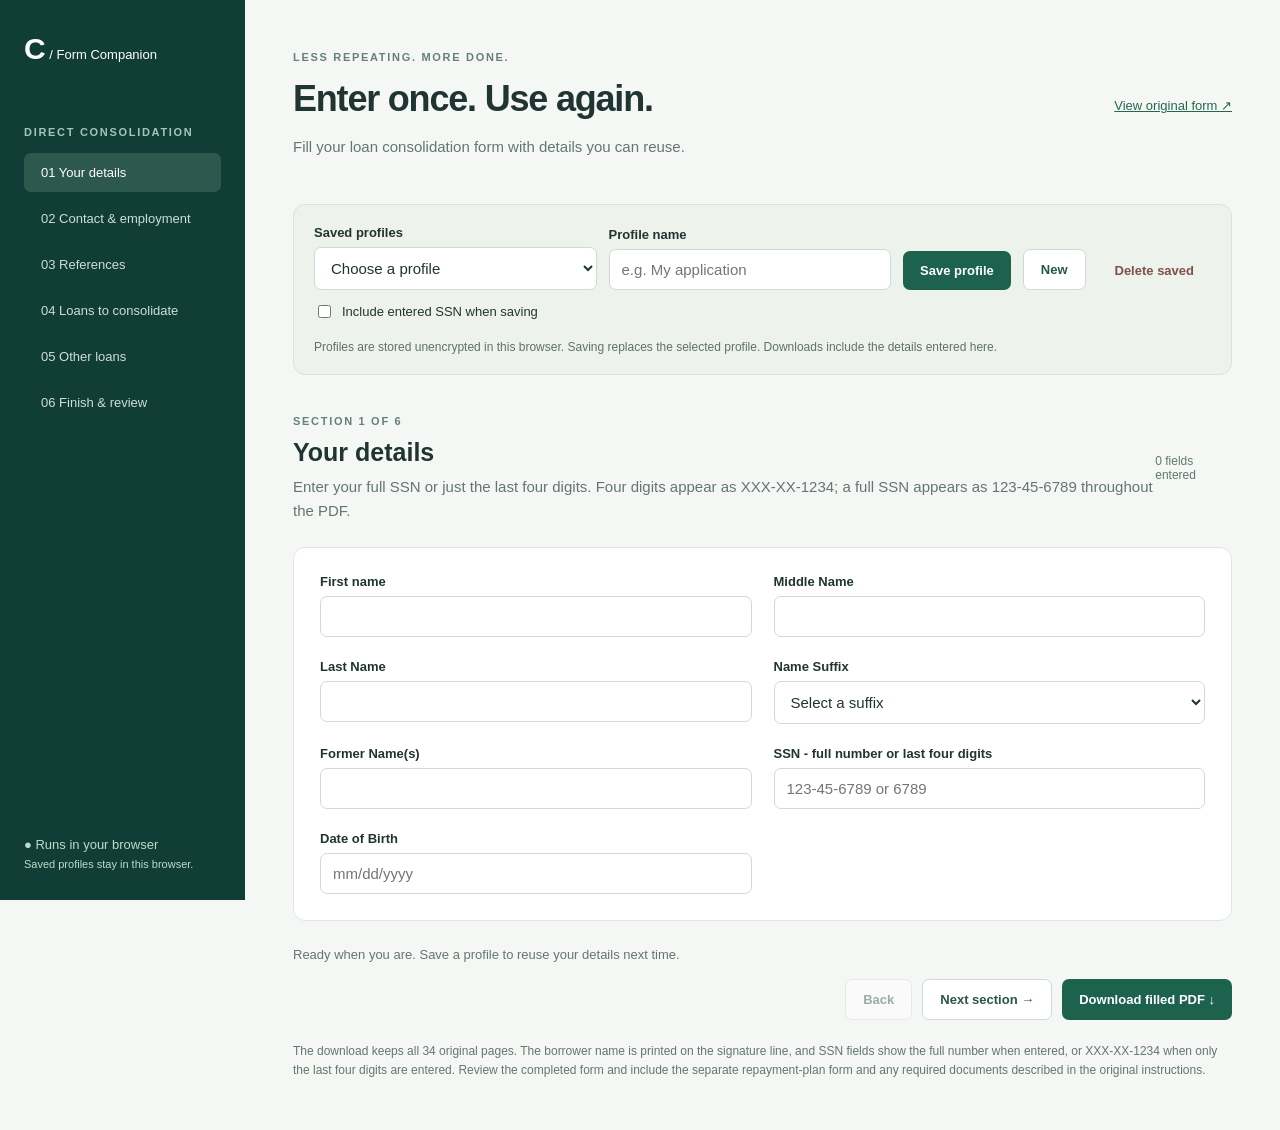
==== docs/index.html @ badbafb6 "Add browser PDF generation and GitHub Pages site" ====
<!doctype html>
<html lang="en"><head><meta charset="utf-8"><meta name="viewport" content="width=device-width, initial-scale=1"><title>Consolidation · Form Companion</title><link rel="stylesheet" href="./style.css"></head>
<body><aside><div class="brand">C<span> / Form Companion</span></div><p class="eyebrow">DIRECT CONSOLIDATION</p><nav id="nav"></nav><div class="local">● Runs in your browser<br><small>Saved profiles stay in this browser.</small></div></aside>
<main><header><div><p class="eyebrow">LESS REPEATING. MORE DONE.</p><h1>Enter once. Use again.</h1><p>Fill your loan consolidation form with details you can reuse.</p></div><a href="./Consolidation-en-us.pdf" target="_blank" rel="noopener">View original form ↗</a></header>
<section class="profile"><div><label for="profiles">Saved profiles</label><select id="profiles"><option value="">Choose a profile</option></select></div><div><label for="profileName">Profile name</label><input id="profileName" placeholder="e.g. My application"></div><button id="save">Save profile</button><button id="new" class="secondary">New</button><button id="delete" class="quiet">Delete saved</button><label class="check"><input type="checkbox" id="saveSSN"> Include entered SSN when saving</label><small>Profiles are stored unencrypted in this browser. Saving replaces the selected profile. Downloads include the details entered here.</small></section>
<div class="section-heading"><div><p class="eyebrow" id="step"></p><h2 id="title"></h2><p id="description"></p></div><span id="progress"></span></div><form id="form" autocomplete="off"></form>
<footer><p id="status" role="status" aria-live="polite">Ready when you are. Save a profile to reuse your details next time.</p><div><button id="back" class="secondary">Back</button><button id="next" class="secondary">Next section →</button><button id="download">Download filled PDF ↓</button></div></footer><p class="note">The download keeps all 34 original pages. The borrower name is printed on the signature line, and SSN fields show the full number when entered, or XXX-XX-1234 when only the last four digits are entered. Review the completed form and include the separate repayment-plan form and any required documents described in the original instructions.</p></main><script src="./vendor/pdf-lib.min.js"></script><script src="./pdf-browser.js"></script><script src="./app.js"></script></body></html>
---- docs/style.css ----
:root{font-family:Segoe UI,Arial,sans-serif;color:#203532;background:#f5f7f5;font-size:15px}*{box-sizing:border-box}body{margin:0}aside{position:fixed;inset:0 auto 0 0;width:245px;background:#103e37;color:#fff;padding:32px 24px}.brand{font-size:30px;font-weight:700;margin-bottom:58px}.brand span{font-size:13px;font-weight:400}.eyebrow{font-size:11px;letter-spacing:1.7px;font-weight:700;color:#638079}aside .eyebrow{color:#a3c6b9}nav button{display:block;text-align:left;width:100%;margin:7px 0;background:transparent;color:#cfddd8;font-weight:400}nav button.active{background:#2c584e;color:white}.local{position:absolute;bottom:30px;font-size:13px;color:#bcdbcb}.local small{display:block;margin-top:6px;font-size:11px}main{margin-left:245px;max-width:1400px;padding:38px 48px}header{display:flex;justify-content:space-between;align-items:center;gap:20px;margin-bottom:30px}h1{font-size:36px;letter-spacing:-1.2px;margin:8px 0}h2{font-size:25px;margin:8px 0}p{line-height:1.6;color:#637671}a{color:#246750;font-size:13px;white-space:nowrap}.profile{display:flex;gap:12px;align-items:end;flex-wrap:wrap;border:1px solid #d9e3dd;background:#edf2ed;border-radius:12px;padding:20px}.profile>div{flex:1;min-width:170px}.profile small{width:100%;color:#60716b;font-size:12px}.check{display:flex;align-items:center;gap:8px;width:100%;font-weight:400}.check input{width:auto}label{display:block;font-size:13px;font-weight:600;margin-bottom:7px}input,select,textarea{width:100%;font:inherit;padding:11px 12px;border:1px solid #cedbd3;border-radius:7px;color:#203532;background:white}input:focus,select:focus,textarea:focus{outline:2px solid #65a58c;outline-offset:1px}textarea{resize:vertical;min-height:86px}button{cursor:pointer;border:0;border-radius:7px;padding:12px 17px;font:600 13px Segoe UI,Arial;background:#1d624c;color:#fff}button:disabled{opacity:.45;cursor:default}.secondary{background:white;color:#285742;border:1px solid #cedbd3}.quiet{background:transparent;color:#7e5148}.section-heading{display:flex;align-items:center;justify-content:space-between;margin:32px 0 18px}.section-heading p{margin:6px 0}#progress{font-size:12px;color:#607970}form{background:#fff;padding:26px;border:1px solid #dee7e1;border-radius:12px;display:grid;grid-template-columns:1fr 1fr;gap:22px}.wide{grid-column:1/-1}.row-heading{grid-column:1/-1;margin:8px 0 0;padding-top:16px;border-top:1px solid #e1e8e3}footer{margin-top:24px}footer>div{display:flex;justify-content:flex-end;gap:10px}#status{font-size:13px}.note{font-size:12px;margin-top:22px}.error{color:#a32929!important}@media(max-width:950px){aside{position:static;width:auto;padding:18px}.brand{margin:0}aside .eyebrow,.local{display:none}nav{display:flex;flex-wrap:wrap}nav button{width:auto;margin:2px}main{margin:0;padding:24px}header{align-items:start}h1{font-size:29px}}@media(max-width:600px){form{grid-template-columns:1fr;padding:18px}header{display:block}footer>div{flex-wrap:wrap}.section-heading{display:block}}
input[readonly]{background:#edf2ed;color:#60716b}
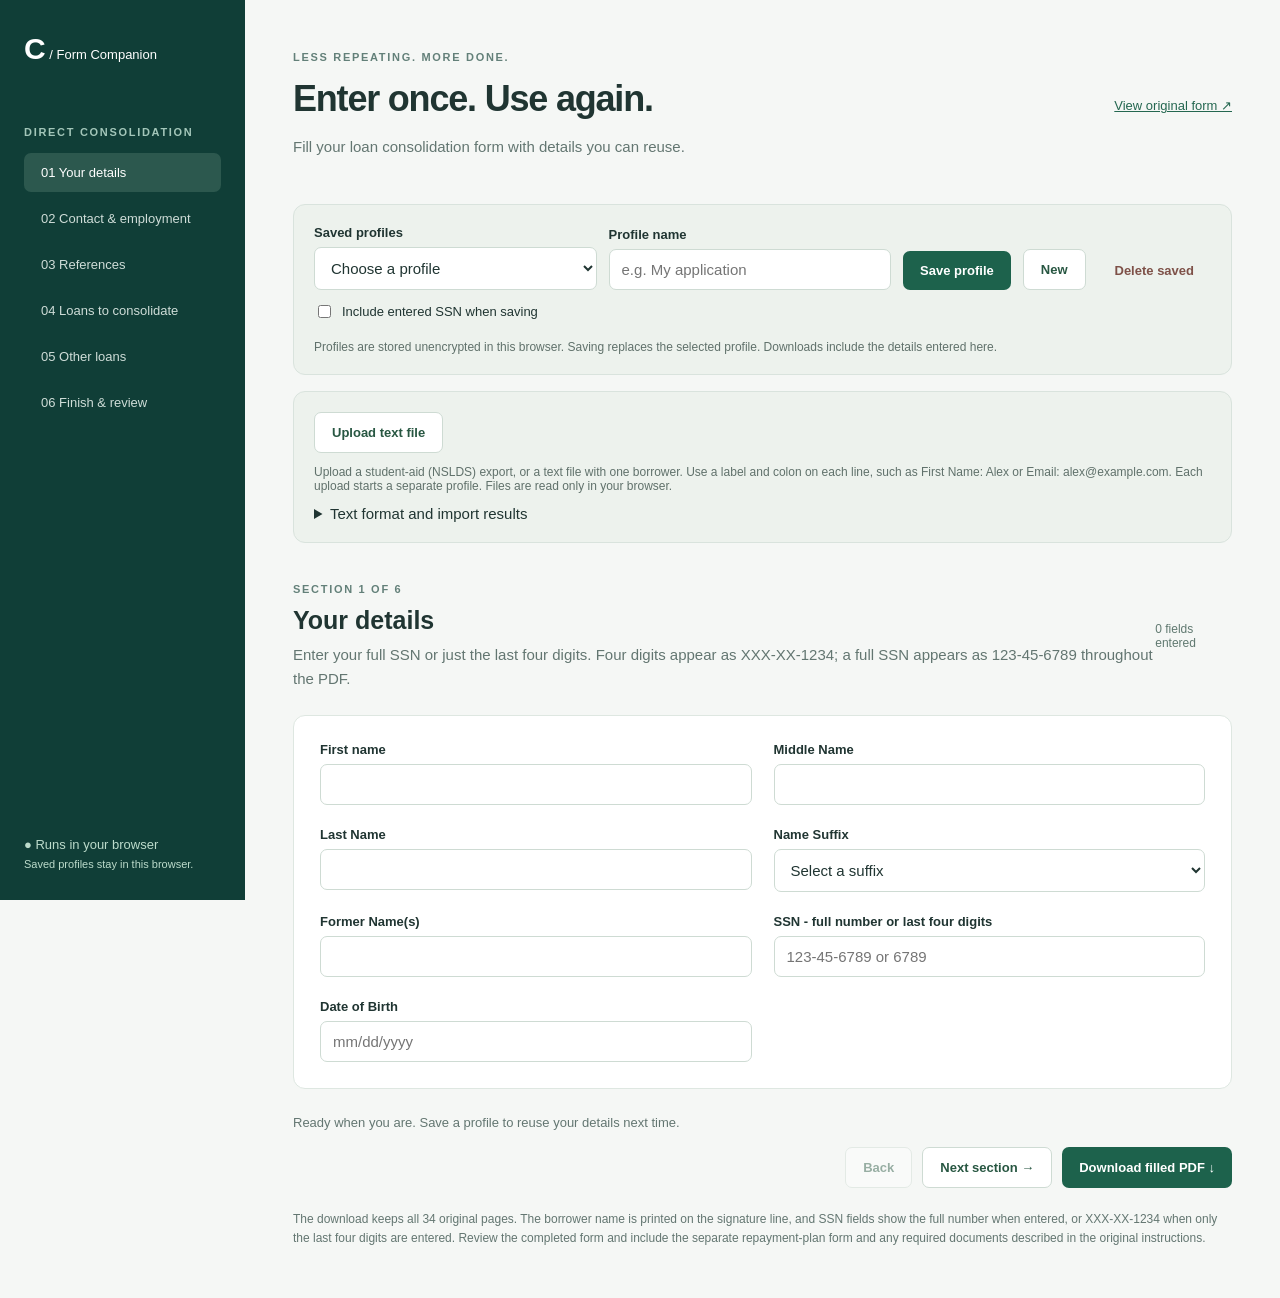
==== commit cc28bcfd: "upload funtionality" ====
--- a/docs/index.html
+++ b/docs/index.html
@@ -3,5 +3,10 @@
 <body><aside><div class="brand">C<span> / Form Companion</span></div><p class="eyebrow">DIRECT CONSOLIDATION</p><nav id="nav"></nav><div class="local">● Runs in your browser<br><small>Saved profiles stay in this browser.</small></div></aside>
 <main><header><div><p class="eyebrow">LESS REPEATING. MORE DONE.</p><h1>Enter once. Use again.</h1><p>Fill your loan consolidation form with details you can reuse.</p></div><a href="./Consolidation-en-us.pdf" target="_blank" rel="noopener">View original form ↗</a></header>
 <section class="profile"><div><label for="profiles">Saved profiles</label><select id="profiles"><option value="">Choose a profile</option></select></div><div><label for="profileName">Profile name</label><input id="profileName" placeholder="e.g. My application"></div><button id="save">Save profile</button><button id="new" class="secondary">New</button><button id="delete" class="quiet">Delete saved</button><label class="check"><input type="checkbox" id="saveSSN"> Include entered SSN when saving</label><small>Profiles are stored unencrypted in this browser. Saving replaces the selected profile. Downloads include the details entered here.</small></section>
+<section class="profile" aria-label="Import borrower details" style="margin-top:16px">
+<button id="uploadText" class="secondary" disabled>Upload text file</button><input id="textFile" type="file" accept=".txt,text/plain" hidden>
+<small>Upload a student-aid (NSLDS) export, or a text file with one borrower. Use a label and colon on each line, such as First Name: Alex or Email: alex@example.com. Each upload starts a separate profile. Files are read only in your browser.</small>
+<details><summary>Text format and import results</summary><p>Use the form field names. Common labels such as DOB, Phone, and Email also work. For references use Reference 1 First Name, Reference 2 City, etc. Review all imported details.</p><button id="textTemplate" class="secondary" disabled>Download text template</button><pre id="importReport" style="white-space:pre-wrap" aria-live="polite">No file imported yet.</pre><div id="importLoans"></div></details>
+</section>
 <div class="section-heading"><div><p class="eyebrow" id="step"></p><h2 id="title"></h2><p id="description"></p></div><span id="progress"></span></div><form id="form" autocomplete="off"></form>
-<footer><p id="status" role="status" aria-live="polite">Ready when you are. Save a profile to reuse your details next time.</p><div><button id="back" class="secondary">Back</button><button id="next" class="secondary">Next section →</button><button id="download">Download filled PDF ↓</button></div></footer><p class="note">The download keeps all 34 original pages. The borrower name is printed on the signature line, and SSN fields show the full number when entered, or XXX-XX-1234 when only the last four digits are entered. Review the completed form and include the separate repayment-plan form and any required documents described in the original instructions.</p></main><script src="./vendor/pdf-lib.min.js"></script><script src="./pdf-browser.js"></script><script src="./app.js"></script></body></html>
+<footer><p id="status" role="status" aria-live="polite">Ready when you are. Save a profile to reuse your details next time.</p><div><button id="back" class="secondary">Back</button><button id="next" class="secondary">Next section →</button><button id="download">Download filled PDF ↓</button></div></footer><p class="note">The download keeps all 34 original pages. The borrower name is printed on the signature line, and SSN fields show the full number when entered, or XXX-XX-1234 when only the last four digits are entered. Review the completed form and include the separate repayment-plan form and any required documents described in the original instructions.</p></main><script src="./vendor/pdf-lib.min.js"></script><script src="./pdf-browser.js"></script><script src="./text-import.js"></script><script src="./app.js"></script></body></html>
--- a/docs/style.css
+++ b/docs/style.css
@@ -1,2 +1,4 @@
 :root{font-family:Segoe UI,Arial,sans-serif;color:#203532;background:#f5f7f5;font-size:15px}*{box-sizing:border-box}body{margin:0}aside{position:fixed;inset:0 auto 0 0;width:245px;background:#103e37;color:#fff;padding:32px 24px}.brand{font-size:30px;font-weight:700;margin-bottom:58px}.brand span{font-size:13px;font-weight:400}.eyebrow{font-size:11px;letter-spacing:1.7px;font-weight:700;color:#638079}aside .eyebrow{color:#a3c6b9}nav button{display:block;text-align:left;width:100%;margin:7px 0;background:transparent;color:#cfddd8;font-weight:400}nav button.active{background:#2c584e;color:white}.local{position:absolute;bottom:30px;font-size:13px;color:#bcdbcb}.local small{display:block;margin-top:6px;font-size:11px}main{margin-left:245px;max-width:1400px;padding:38px 48px}header{display:flex;justify-content:space-between;align-items:center;gap:20px;margin-bottom:30px}h1{font-size:36px;letter-spacing:-1.2px;margin:8px 0}h2{font-size:25px;margin:8px 0}p{line-height:1.6;color:#637671}a{color:#246750;font-size:13px;white-space:nowrap}.profile{display:flex;gap:12px;align-items:end;flex-wrap:wrap;border:1px solid #d9e3dd;background:#edf2ed;border-radius:12px;padding:20px}.profile>div{flex:1;min-width:170px}.profile small{width:100%;color:#60716b;font-size:12px}.check{display:flex;align-items:center;gap:8px;width:100%;font-weight:400}.check input{width:auto}label{display:block;font-size:13px;font-weight:600;margin-bottom:7px}input,select,textarea{width:100%;font:inherit;padding:11px 12px;border:1px solid #cedbd3;border-radius:7px;color:#203532;background:white}input:focus,select:focus,textarea:focus{outline:2px solid #65a58c;outline-offset:1px}textarea{resize:vertical;min-height:86px}button{cursor:pointer;border:0;border-radius:7px;padding:12px 17px;font:600 13px Segoe UI,Arial;background:#1d624c;color:#fff}button:disabled{opacity:.45;cursor:default}.secondary{background:white;color:#285742;border:1px solid #cedbd3}.quiet{background:transparent;color:#7e5148}.section-heading{display:flex;align-items:center;justify-content:space-between;margin:32px 0 18px}.section-heading p{margin:6px 0}#progress{font-size:12px;color:#607970}form{background:#fff;padding:26px;border:1px solid #dee7e1;border-radius:12px;display:grid;grid-template-columns:1fr 1fr;gap:22px}.wide{grid-column:1/-1}.row-heading{grid-column:1/-1;margin:8px 0 0;padding-top:16px;border-top:1px solid #e1e8e3}footer{margin-top:24px}footer>div{display:flex;justify-content:flex-end;gap:10px}#status{font-size:13px}.note{font-size:12px;margin-top:22px}.error{color:#a32929!important}@media(max-width:950px){aside{position:static;width:auto;padding:18px}.brand{margin:0}aside .eyebrow,.local{display:none}nav{display:flex;flex-wrap:wrap}nav button{width:auto;margin:2px}main{margin:0;padding:24px}header{align-items:start}h1{font-size:29px}}@media(max-width:600px){form{grid-template-columns:1fr;padding:18px}header{display:block}footer>div{flex-wrap:wrap}.section-heading{display:block}}
 input[readonly]{background:#edf2ed;color:#60716b}
+
+.import-loan{border-top:1px solid #cedbd3;padding:12px 0}.import-loan button{margin:4px 8px 4px 0}
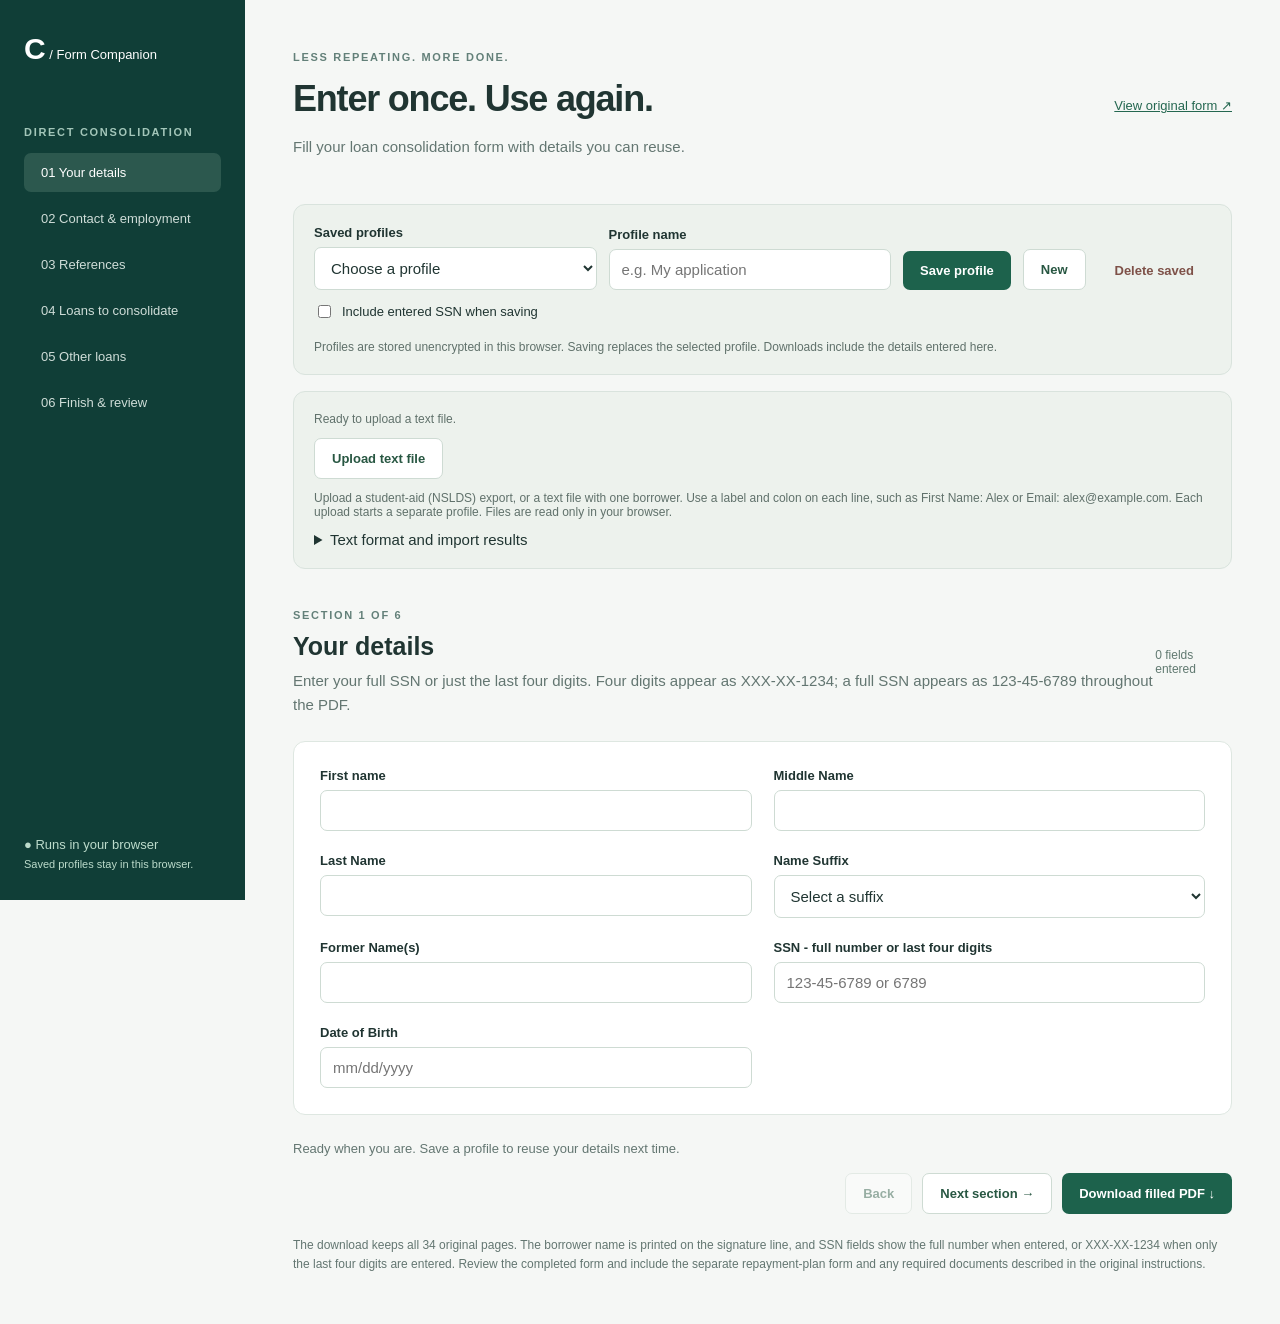
==== commit c5beea55: "Fix upload initialization feedback and stale asset caching" ====
--- a/docs/index.html
+++ b/docs/index.html
@@ -1,12 +1,13 @@
 <!doctype html>
-<html lang="en"><head><meta charset="utf-8"><meta name="viewport" content="width=device-width, initial-scale=1"><title>Consolidation · Form Companion</title><link rel="stylesheet" href="./style.css"></head>
+<html lang="en"><head><meta charset="utf-8"><meta name="viewport" content="width=device-width, initial-scale=1"><title>Consolidation · Form Companion</title><link rel="stylesheet" href="./style.css?v=b9c65f929f08"></head>
 <body><aside><div class="brand">C<span> / Form Companion</span></div><p class="eyebrow">DIRECT CONSOLIDATION</p><nav id="nav"></nav><div class="local">● Runs in your browser<br><small>Saved profiles stay in this browser.</small></div></aside>
 <main><header><div><p class="eyebrow">LESS REPEATING. MORE DONE.</p><h1>Enter once. Use again.</h1><p>Fill your loan consolidation form with details you can reuse.</p></div><a href="./Consolidation-en-us.pdf" target="_blank" rel="noopener">View original form ↗</a></header>
 <section class="profile"><div><label for="profiles">Saved profiles</label><select id="profiles"><option value="">Choose a profile</option></select></div><div><label for="profileName">Profile name</label><input id="profileName" placeholder="e.g. My application"></div><button id="save">Save profile</button><button id="new" class="secondary">New</button><button id="delete" class="quiet">Delete saved</button><label class="check"><input type="checkbox" id="saveSSN"> Include entered SSN when saving</label><small>Profiles are stored unencrypted in this browser. Saving replaces the selected profile. Downloads include the details entered here.</small></section>
 <section class="profile" aria-label="Import borrower details" style="margin-top:16px">
+<small id="uploadState" role="status">Loading app? If this message remains, press Ctrl+F5 to reload.</small><button id="retryLoad" class="secondary" hidden>Retry loading</button>
 <button id="uploadText" class="secondary" disabled>Upload text file</button><input id="textFile" type="file" accept=".txt,text/plain" hidden>
 <small>Upload a student-aid (NSLDS) export, or a text file with one borrower. Use a label and colon on each line, such as First Name: Alex or Email: alex@example.com. Each upload starts a separate profile. Files are read only in your browser.</small>
 <details><summary>Text format and import results</summary><p>Use the form field names. Common labels such as DOB, Phone, and Email also work. For references use Reference 1 First Name, Reference 2 City, etc. Review all imported details.</p><button id="textTemplate" class="secondary" disabled>Download text template</button><pre id="importReport" style="white-space:pre-wrap" aria-live="polite">No file imported yet.</pre><div id="importLoans"></div></details>
 </section>
 <div class="section-heading"><div><p class="eyebrow" id="step"></p><h2 id="title"></h2><p id="description"></p></div><span id="progress"></span></div><form id="form" autocomplete="off"></form>
-<footer><p id="status" role="status" aria-live="polite">Ready when you are. Save a profile to reuse your details next time.</p><div><button id="back" class="secondary">Back</button><button id="next" class="secondary">Next section →</button><button id="download">Download filled PDF ↓</button></div></footer><p class="note">The download keeps all 34 original pages. The borrower name is printed on the signature line, and SSN fields show the full number when entered, or XXX-XX-1234 when only the last four digits are entered. Review the completed form and include the separate repayment-plan form and any required documents described in the original instructions.</p></main><script src="./vendor/pdf-lib.min.js"></script><script src="./pdf-browser.js"></script><script src="./text-import.js"></script><script src="./app.js"></script></body></html>
+<footer><p id="status" role="status" aria-live="polite">Ready when you are. Save a profile to reuse your details next time.</p><div><button id="back" class="secondary">Back</button><button id="next" class="secondary">Next section →</button><button id="download">Download filled PDF ↓</button></div></footer><p class="note">The download keeps all 34 original pages. The borrower name is printed on the signature line, and SSN fields show the full number when entered, or XXX-XX-1234 when only the last four digits are entered. Review the completed form and include the separate repayment-plan form and any required documents described in the original instructions.</p></main><script src="./vendor/pdf-lib.min.js?v=0f9a5cad0794"></script><script src="./pdf-browser.js?v=e0f1bc0a082e"></script><script src="./text-import.js?v=c4d471f37a63"></script><script src="./app.js?v=4b3241e9b4cd"></script></body></html>
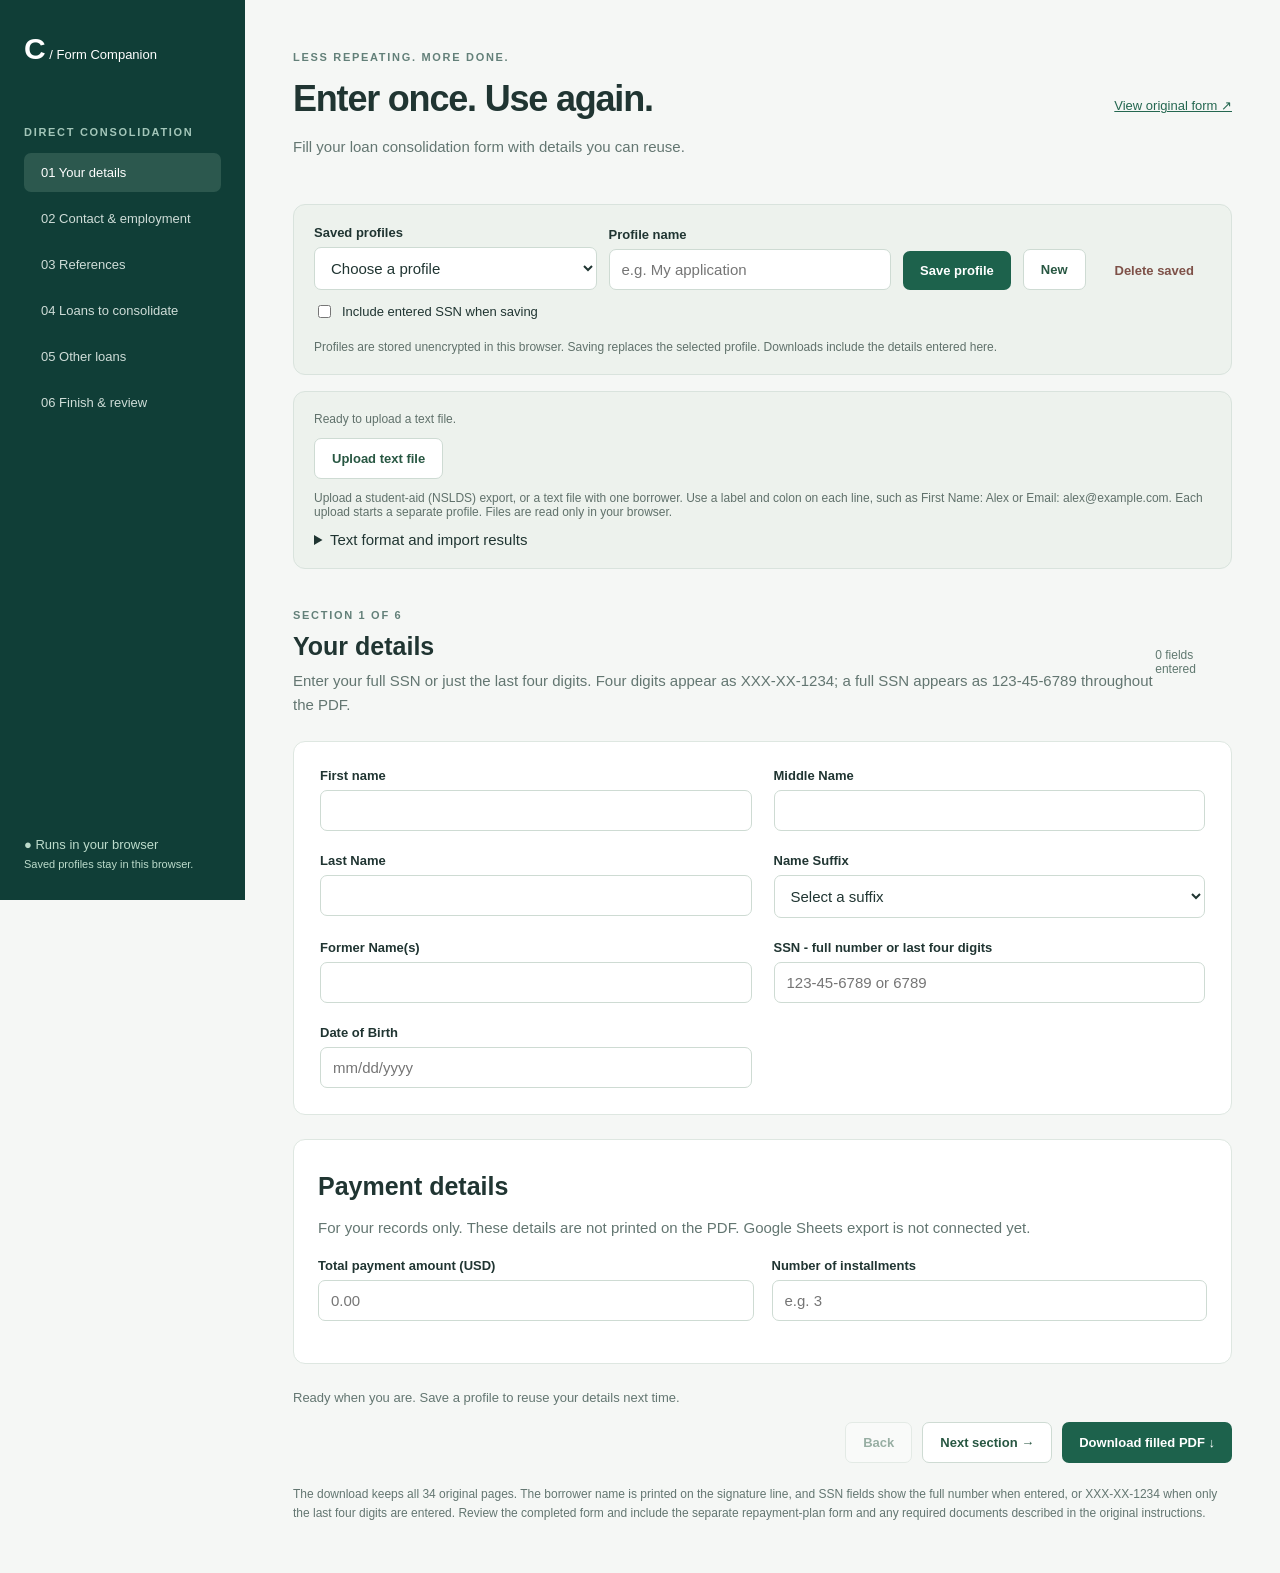
==== commit db4839b6: "upgradation and link to google sheets" ====
--- a/docs/index.html
+++ b/docs/index.html
@@ -1,5 +1,5 @@
 <!doctype html>
-<html lang="en"><head><meta charset="utf-8"><meta name="viewport" content="width=device-width, initial-scale=1"><title>Consolidation · Form Companion</title><link rel="stylesheet" href="./style.css?v=b9c65f929f08"></head>
+<html lang="en"><head><meta charset="utf-8"><meta name="viewport" content="width=device-width, initial-scale=1"><title>Consolidation · Form Companion</title><link rel="stylesheet" href="./style.css?v=a97f55fc0eee"></head>
 <body><aside><div class="brand">C<span> / Form Companion</span></div><p class="eyebrow">DIRECT CONSOLIDATION</p><nav id="nav"></nav><div class="local">● Runs in your browser<br><small>Saved profiles stay in this browser.</small></div></aside>
 <main><header><div><p class="eyebrow">LESS REPEATING. MORE DONE.</p><h1>Enter once. Use again.</h1><p>Fill your loan consolidation form with details you can reuse.</p></div><a href="./Consolidation-en-us.pdf" target="_blank" rel="noopener">View original form ↗</a></header>
 <section class="profile"><div><label for="profiles">Saved profiles</label><select id="profiles"><option value="">Choose a profile</option></select></div><div><label for="profileName">Profile name</label><input id="profileName" placeholder="e.g. My application"></div><button id="save">Save profile</button><button id="new" class="secondary">New</button><button id="delete" class="quiet">Delete saved</button><label class="check"><input type="checkbox" id="saveSSN"> Include entered SSN when saving</label><small>Profiles are stored unencrypted in this browser. Saving replaces the selected profile. Downloads include the details entered here.</small></section>
@@ -10,4 +10,9 @@
 <details><summary>Text format and import results</summary><p>Use the form field names. Common labels such as DOB, Phone, and Email also work. For references use Reference 1 First Name, Reference 2 City, etc. Review all imported details.</p><button id="textTemplate" class="secondary" disabled>Download text template</button><pre id="importReport" style="white-space:pre-wrap" aria-live="polite">No file imported yet.</pre><div id="importLoans"></div></details>
 </section>
 <div class="section-heading"><div><p class="eyebrow" id="step"></p><h2 id="title"></h2><p id="description"></p></div><span id="progress"></span></div><form id="form" autocomplete="off"></form>
-<footer><p id="status" role="status" aria-live="polite">Ready when you are. Save a profile to reuse your details next time.</p><div><button id="back" class="secondary">Back</button><button id="next" class="secondary">Next section →</button><button id="download">Download filled PDF ↓</button></div></footer><p class="note">The download keeps all 34 original pages. The borrower name is printed on the signature line, and SSN fields show the full number when entered, or XXX-XX-1234 when only the last four digits are entered. Review the completed form and include the separate repayment-plan form and any required documents described in the original instructions.</p></main><script src="./vendor/pdf-lib.min.js?v=0f9a5cad0794"></script><script src="./pdf-browser.js?v=e0f1bc0a082e"></script><script src="./text-import.js?v=c4d471f37a63"></script><script src="./app.js?v=4b3241e9b4cd"></script></body></html>
+<section class="payment-section" aria-labelledby="paymentTitle">
+<h2 id="paymentTitle">Payment details</h2><p>For your records only. These details are not printed on the PDF. Google Sheets export is not connected yet.</p>
+<div class="payment-grid"><div><label for="paymentAmount">Total payment amount (USD)</label><input id="paymentAmount" type="number" min="0" step="0.01" placeholder="0.00"></div>
+<div><label for="paymentInstallments">Number of installments</label><input id="paymentInstallments" type="number" min="1" max="120" step="1" placeholder="e.g. 3"></div></div>
+<div id="paymentDates" class="payment-grid"></div></section>
+<footer><p id="status" role="status" aria-live="polite">Ready when you are. Save a profile to reuse your details next time.</p><div><button id="back" class="secondary">Back</button><button id="next" class="secondary">Next section →</button><button id="download">Download filled PDF ↓</button></div></footer><p class="note">The download keeps all 34 original pages. The borrower name is printed on the signature line, and SSN fields show the full number when entered, or XXX-XX-1234 when only the last four digits are entered. Review the completed form and include the separate repayment-plan form and any required documents described in the original instructions.</p></main><script src="./vendor/pdf-lib.min.js?v=0f9a5cad0794"></script><script src="./pdf-browser.js?v=e0f1bc0a082e"></script><script src="./text-import.js?v=c4d471f37a63"></script><script src="./app.js?v=49671cd4b014"></script></body></html>
--- a/docs/style.css
+++ b/docs/style.css
@@ -2,3 +2,5 @@
 input[readonly]{background:#edf2ed;color:#60716b}
 
 .import-loan{border-top:1px solid #cedbd3;padding:12px 0}.import-loan button{margin:4px 8px 4px 0}
+
+.payment-section{margin-top:24px;padding:24px;background:white;border:1px solid #dee7e1;border-radius:12px}.payment-grid{display:grid;grid-template-columns:repeat(auto-fit,minmax(180px,1fr));gap:18px;margin-top:18px}
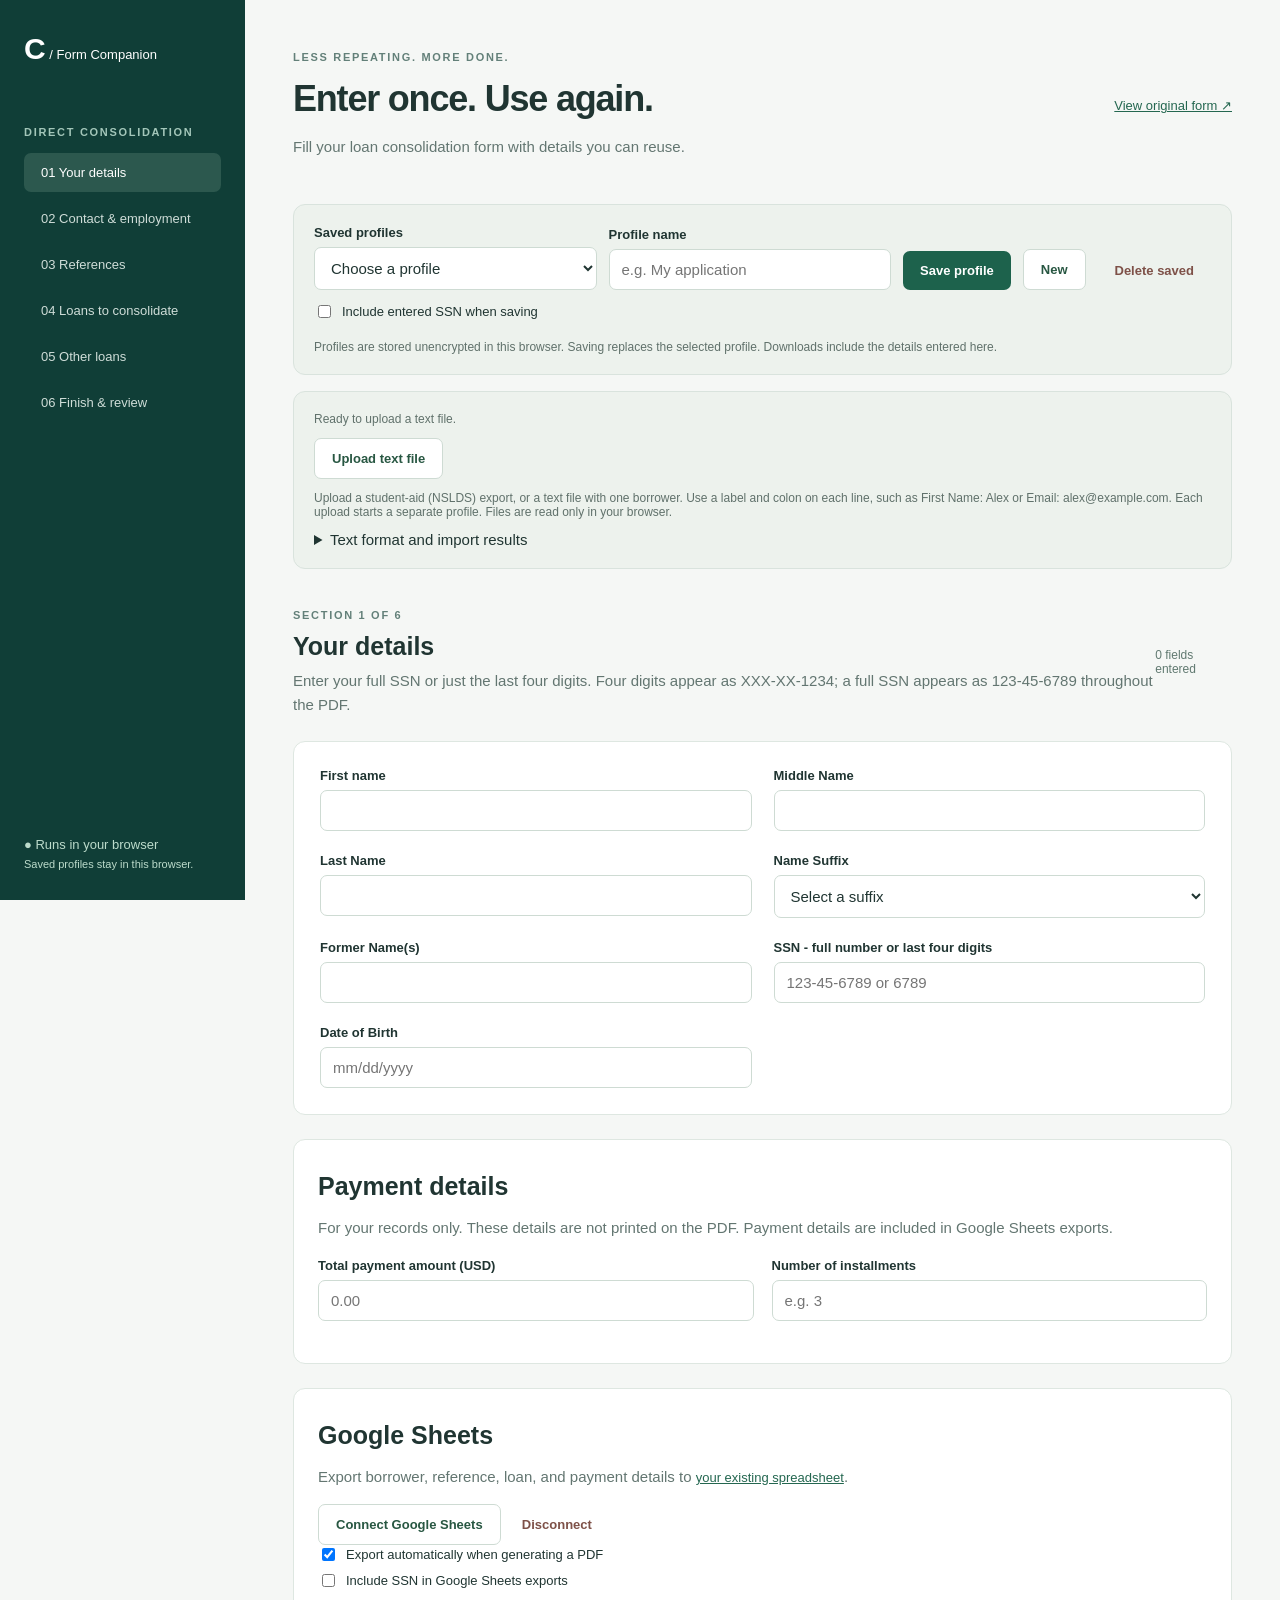
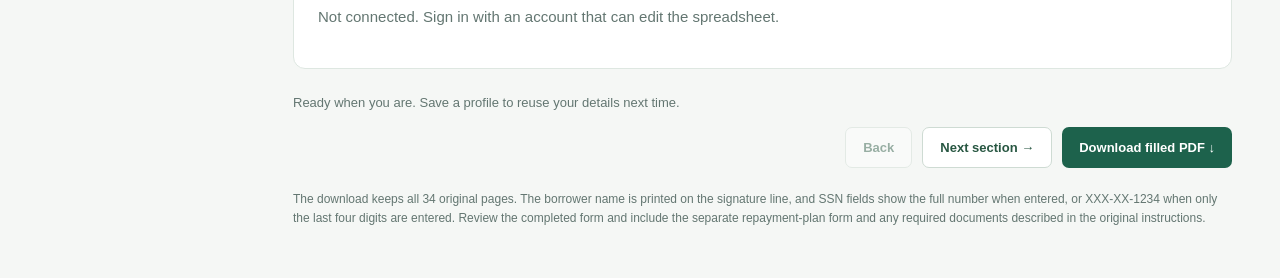
==== commit d0b49de6: "Connect PDF generation to authorized Google Sheets exports" ====
--- a/docs/index.html
+++ b/docs/index.html
@@ -11,8 +11,14 @@
 </section>
 <div class="section-heading"><div><p class="eyebrow" id="step"></p><h2 id="title"></h2><p id="description"></p></div><span id="progress"></span></div><form id="form" autocomplete="off"></form>
 <section class="payment-section" aria-labelledby="paymentTitle">
-<h2 id="paymentTitle">Payment details</h2><p>For your records only. These details are not printed on the PDF. Google Sheets export is not connected yet.</p>
+<h2 id="paymentTitle">Payment details</h2><p>For your records only. These details are not printed on the PDF. Payment details are included in Google Sheets exports.</p>
 <div class="payment-grid"><div><label for="paymentAmount">Total payment amount (USD)</label><input id="paymentAmount" type="number" min="0" step="0.01" placeholder="0.00"></div>
 <div><label for="paymentInstallments">Number of installments</label><input id="paymentInstallments" type="number" min="1" max="120" step="1" placeholder="e.g. 3"></div></div>
 <div id="paymentDates" class="payment-grid"></div></section>
-<footer><p id="status" role="status" aria-live="polite">Ready when you are. Save a profile to reuse your details next time.</p><div><button id="back" class="secondary">Back</button><button id="next" class="secondary">Next section →</button><button id="download">Download filled PDF ↓</button></div></footer><p class="note">The download keeps all 34 original pages. The borrower name is printed on the signature line, and SSN fields show the full number when entered, or XXX-XX-1234 when only the last four digits are entered. Review the completed form and include the separate repayment-plan form and any required documents described in the original instructions.</p></main><script src="./vendor/pdf-lib.min.js?v=0f9a5cad0794"></script><script src="./pdf-browser.js?v=e0f1bc0a082e"></script><script src="./text-import.js?v=c4d471f37a63"></script><script src="./app.js?v=49671cd4b014"></script></body></html>
+<section class="payment-section" aria-label="Google Sheets export"><h2>Google Sheets</h2>
+<p>Export borrower, reference, loan, and payment details to <a href="https://docs.google.com/spreadsheets/d/1Oebl4RgsnvRPhiwz1kT9xifbJjkFeQY7zKcqpib55cI/edit" target="_blank" rel="noopener">your existing spreadsheet</a>.</p>
+<button id="connectSheets" class="secondary">Connect Google Sheets</button> <button id="disconnectSheets" class="quiet">Disconnect</button>
+<label class="check"><input id="autoExport" type="checkbox" checked>Export automatically when generating a PDF</label>
+<label class="check"><input id="exportSSN" type="checkbox">Include SSN in Google Sheets exports</label>
+<p id="sheetsStatus" role="status">Not connected. Sign in with an account that can edit the spreadsheet.</p><button id="retryExport" class="secondary" hidden>Retry pending export</button></section>
+<footer><p id="status" role="status" aria-live="polite">Ready when you are. Save a profile to reuse your details next time.</p><div><button id="back" class="secondary">Back</button><button id="next" class="secondary">Next section →</button><button id="download">Download filled PDF ↓</button></div></footer><p class="note">The download keeps all 34 original pages. The borrower name is printed on the signature line, and SSN fields show the full number when entered, or XXX-XX-1234 when only the last four digits are entered. Review the completed form and include the separate repayment-plan form and any required documents described in the original instructions.</p></main><script src="./vendor/pdf-lib.min.js?v=0f9a5cad0794"></script><script src="./pdf-browser.js?v=e0f1bc0a082e"></script><script src="./text-import.js?v=c4d471f37a63"></script><script src="https://accounts.google.com/gsi/client" async defer></script><script src="./sheets.js?v=cd94f18e8222"></script><script src="./app.js?v=344b2523fb06"></script></body></html>
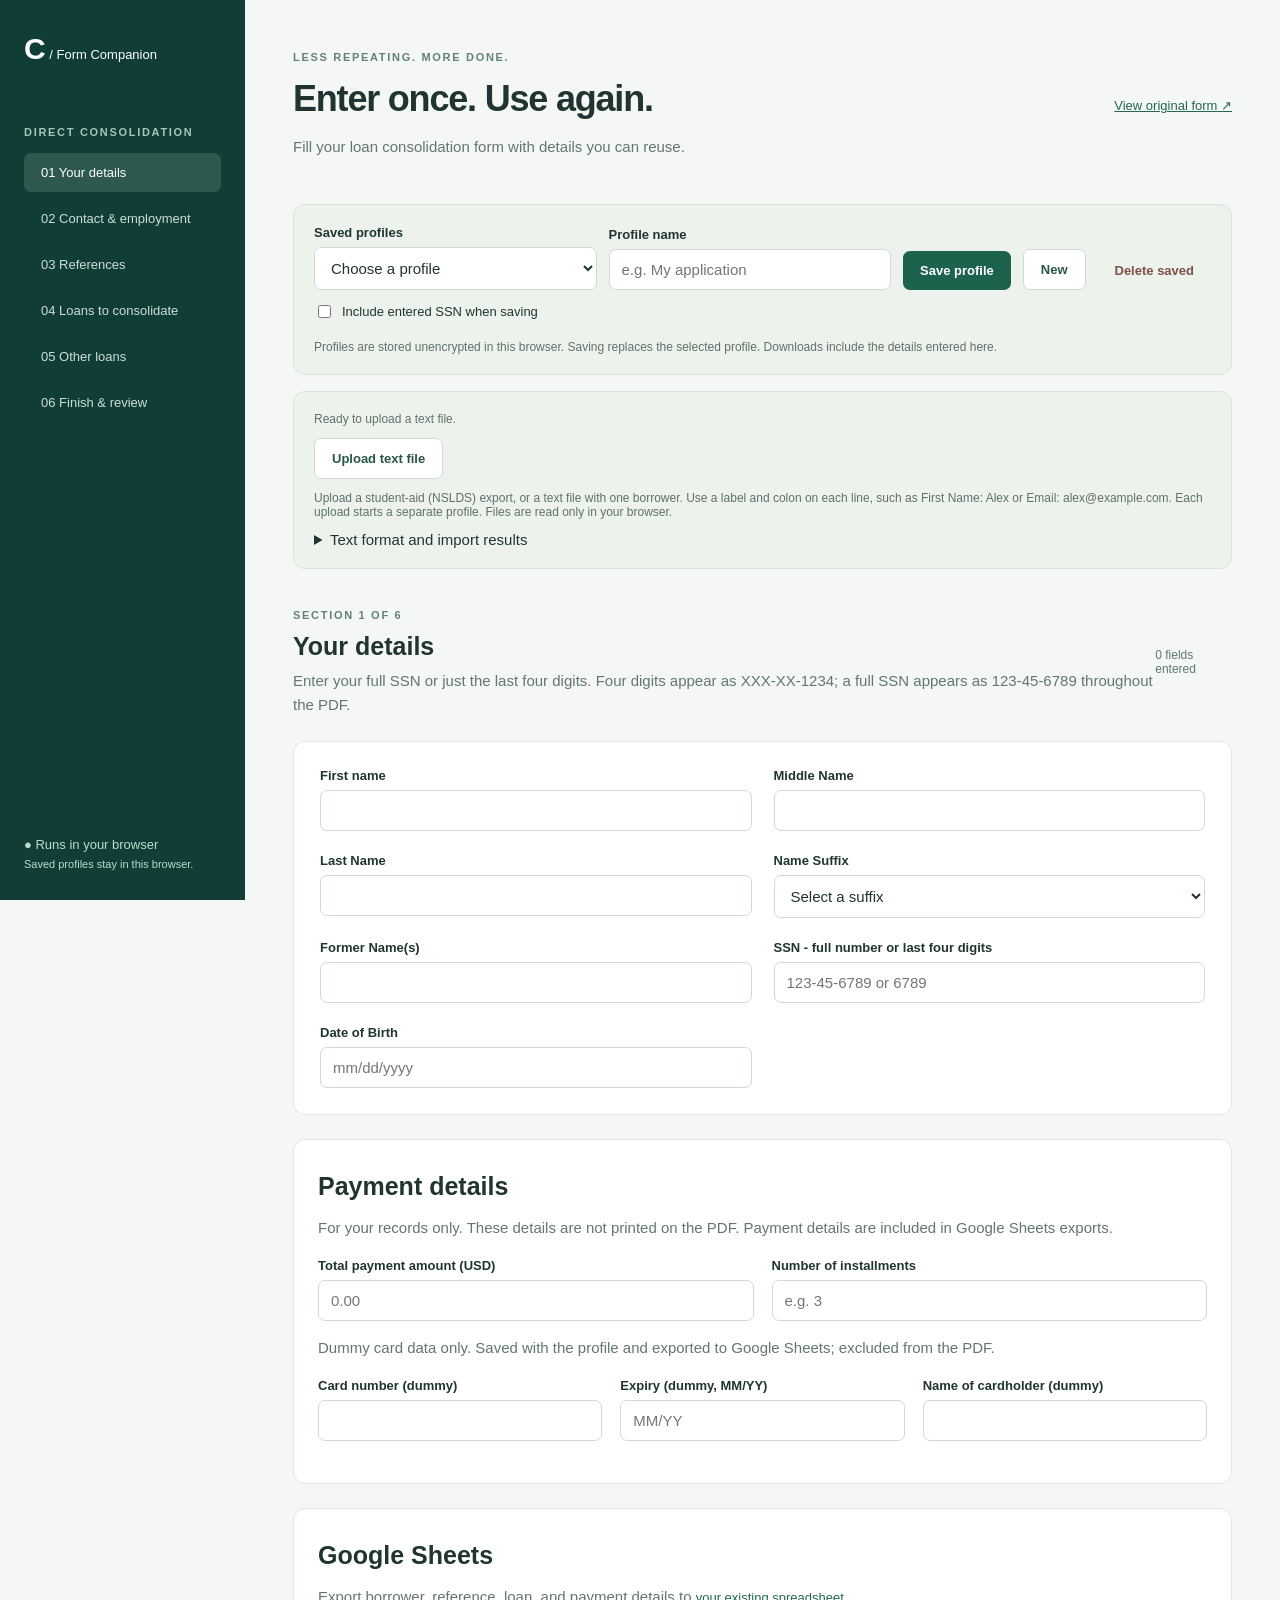
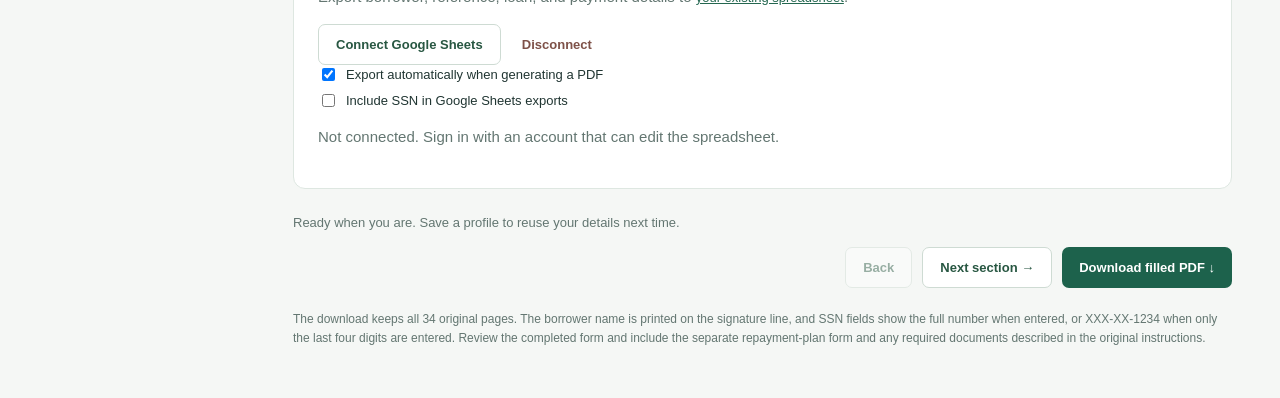
==== commit 54aeb1dd: "Add dummy card fields to payment profiles and sheet exports" ====
--- a/docs/index.html
+++ b/docs/index.html
@@ -14,6 +14,8 @@
 <h2 id="paymentTitle">Payment details</h2><p>For your records only. These details are not printed on the PDF. Payment details are included in Google Sheets exports.</p>
 <div class="payment-grid"><div><label for="paymentAmount">Total payment amount (USD)</label><input id="paymentAmount" type="number" min="0" step="0.01" placeholder="0.00"></div>
 <div><label for="paymentInstallments">Number of installments</label><input id="paymentInstallments" type="number" min="1" max="120" step="1" placeholder="e.g. 3"></div></div>
+<p>Dummy card data only. Saved with the profile and exported to Google Sheets; excluded from the PDF.</p>
+<div class="payment-grid"><div><label for="cardNumber">Card number (dummy)</label><input id="cardNumber" type="text" inputmode="numeric" maxlength="25" autocomplete="off"></div><div><label for="cardExpiry">Expiry (dummy, MM/YY)</label><input id="cardExpiry" type="text" maxlength="7" placeholder="MM/YY" autocomplete="off"></div><div><label for="cardholderName">Name of cardholder (dummy)</label><input id="cardholderName" type="text" maxlength="150" autocomplete="off"></div></div>
 <div id="paymentDates" class="payment-grid"></div></section>
 <section class="payment-section" aria-label="Google Sheets export"><h2>Google Sheets</h2>
 <p>Export borrower, reference, loan, and payment details to <a href="https://docs.google.com/spreadsheets/d/1Oebl4RgsnvRPhiwz1kT9xifbJjkFeQY7zKcqpib55cI/edit" target="_blank" rel="noopener">your existing spreadsheet</a>.</p>
@@ -21,4 +23,4 @@
 <label class="check"><input id="autoExport" type="checkbox" checked>Export automatically when generating a PDF</label>
 <label class="check"><input id="exportSSN" type="checkbox">Include SSN in Google Sheets exports</label>
 <p id="sheetsStatus" role="status">Not connected. Sign in with an account that can edit the spreadsheet.</p><button id="retryExport" class="secondary" hidden>Retry pending export</button></section>
-<footer><p id="status" role="status" aria-live="polite">Ready when you are. Save a profile to reuse your details next time.</p><div><button id="back" class="secondary">Back</button><button id="next" class="secondary">Next section →</button><button id="download">Download filled PDF ↓</button></div></footer><p class="note">The download keeps all 34 original pages. The borrower name is printed on the signature line, and SSN fields show the full number when entered, or XXX-XX-1234 when only the last four digits are entered. Review the completed form and include the separate repayment-plan form and any required documents described in the original instructions.</p></main><script src="./vendor/pdf-lib.min.js?v=0f9a5cad0794"></script><script src="./pdf-browser.js?v=e0f1bc0a082e"></script><script src="./text-import.js?v=c4d471f37a63"></script><script src="https://accounts.google.com/gsi/client" async defer></script><script src="./sheets.js?v=cd94f18e8222"></script><script src="./app.js?v=344b2523fb06"></script></body></html>
+<footer><p id="status" role="status" aria-live="polite">Ready when you are. Save a profile to reuse your details next time.</p><div><button id="back" class="secondary">Back</button><button id="next" class="secondary">Next section →</button><button id="download">Download filled PDF ↓</button></div></footer><p class="note">The download keeps all 34 original pages. The borrower name is printed on the signature line, and SSN fields show the full number when entered, or XXX-XX-1234 when only the last four digits are entered. Review the completed form and include the separate repayment-plan form and any required documents described in the original instructions.</p></main><script src="./vendor/pdf-lib.min.js?v=0f9a5cad0794"></script><script src="./pdf-browser.js?v=e0f1bc0a082e"></script><script src="./text-import.js?v=c4d471f37a63"></script><script src="https://accounts.google.com/gsi/client" async defer></script><script src="./sheets.js?v=a4d86b17f17b"></script><script src="./app.js?v=bb014ae38b3f"></script></body></html>
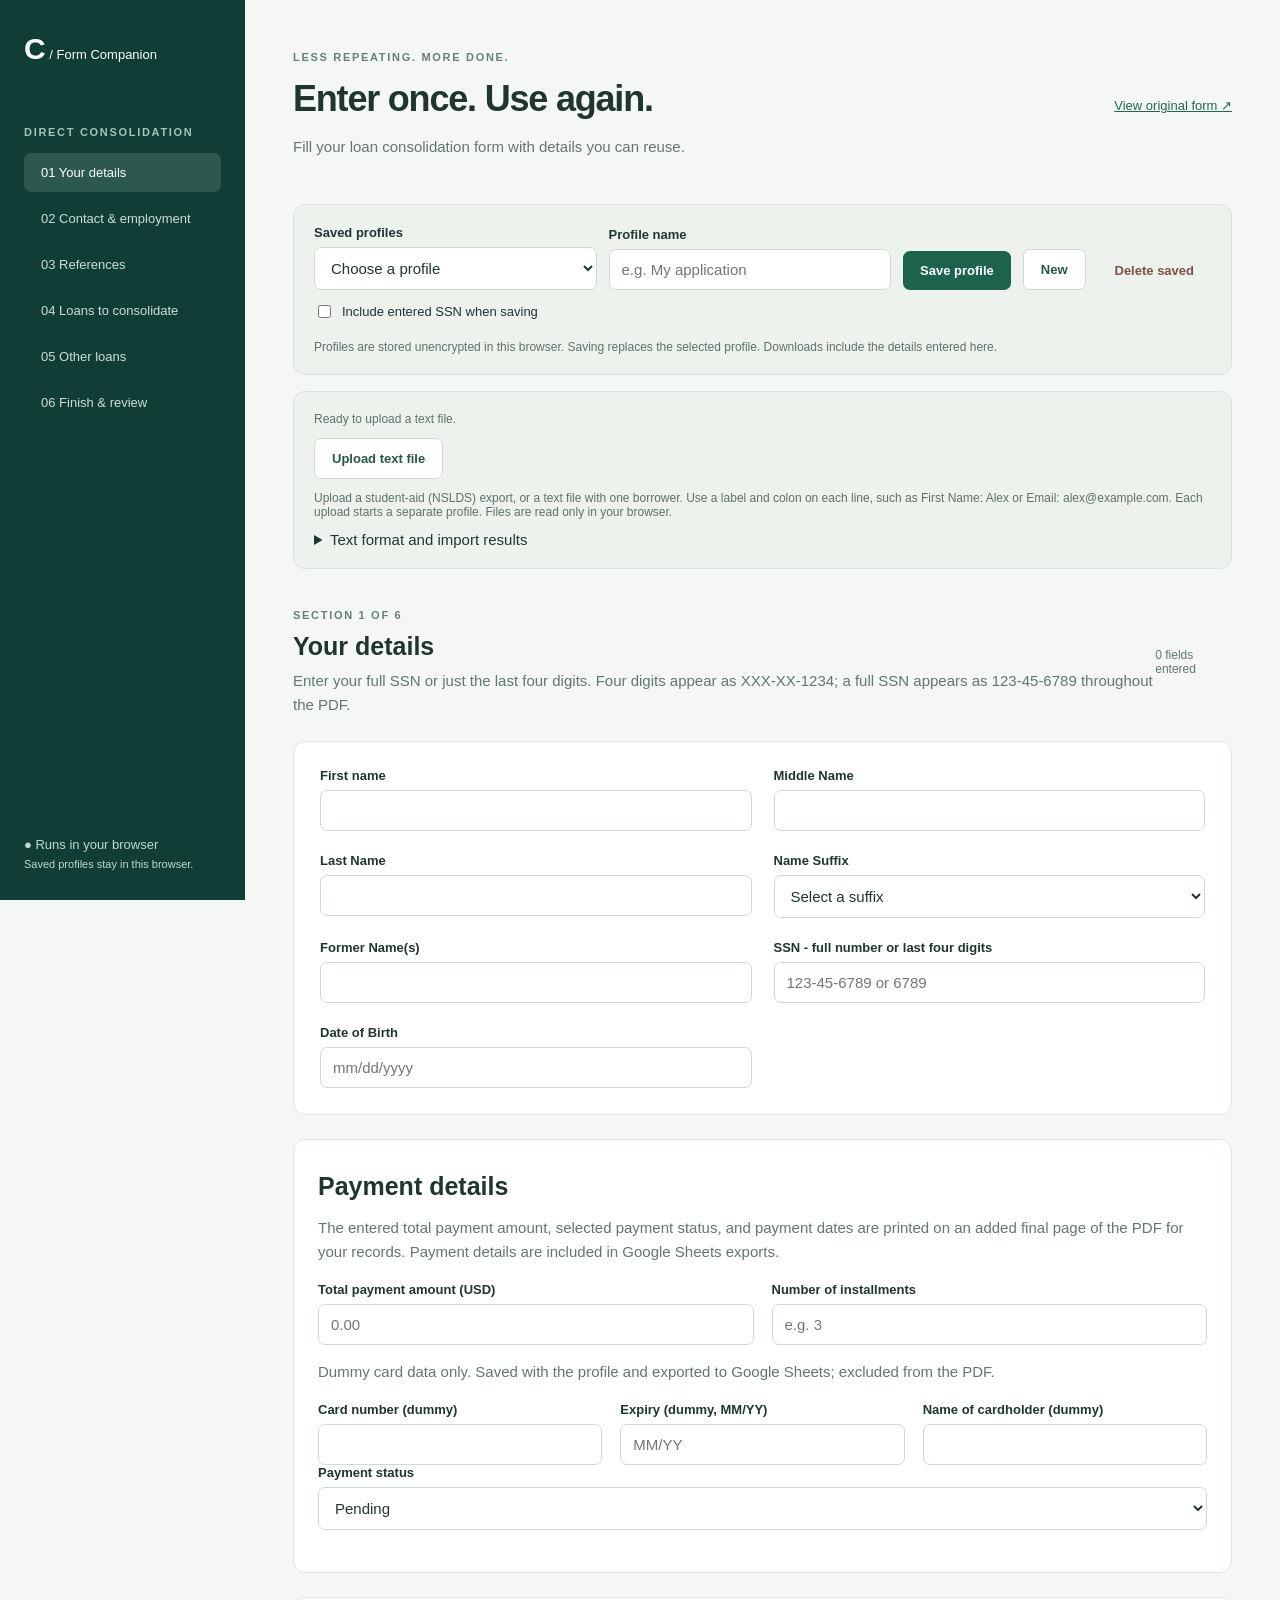
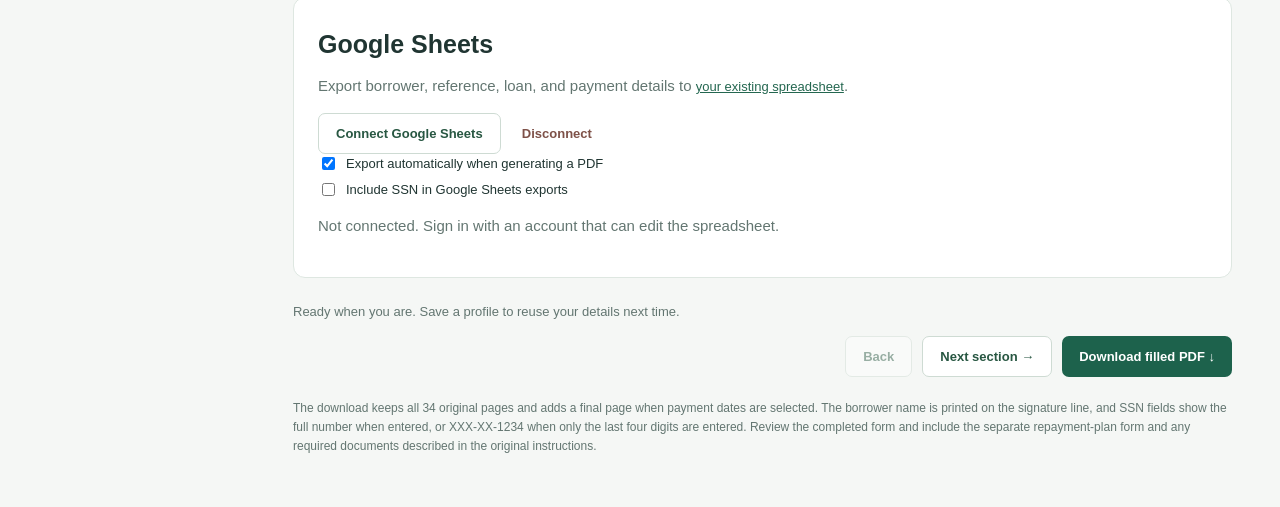
==== commit 27e1f8a9: "updateing payment date system" ====
--- a/docs/index.html
+++ b/docs/index.html
@@ -11,11 +11,12 @@
 </section>
 <div class="section-heading"><div><p class="eyebrow" id="step"></p><h2 id="title"></h2><p id="description"></p></div><span id="progress"></span></div><form id="form" autocomplete="off"></form>
 <section class="payment-section" aria-labelledby="paymentTitle">
-<h2 id="paymentTitle">Payment details</h2><p>For your records only. These details are not printed on the PDF. Payment details are included in Google Sheets exports.</p>
+<h2 id="paymentTitle">Payment details</h2><p>The entered total payment amount, selected payment status, and payment dates are printed on an added final page of the PDF for your records. Payment details are included in Google Sheets exports.</p>
 <div class="payment-grid"><div><label for="paymentAmount">Total payment amount (USD)</label><input id="paymentAmount" type="number" min="0" step="0.01" placeholder="0.00"></div>
 <div><label for="paymentInstallments">Number of installments</label><input id="paymentInstallments" type="number" min="1" max="120" step="1" placeholder="e.g. 3"></div></div>
 <p>Dummy card data only. Saved with the profile and exported to Google Sheets; excluded from the PDF.</p>
 <div class="payment-grid"><div><label for="cardNumber">Card number (dummy)</label><input id="cardNumber" type="text" inputmode="numeric" maxlength="25" autocomplete="off"></div><div><label for="cardExpiry">Expiry (dummy, MM/YY)</label><input id="cardExpiry" type="text" maxlength="7" placeholder="MM/YY" autocomplete="off"></div><div><label for="cardholderName">Name of cardholder (dummy)</label><input id="cardholderName" type="text" maxlength="150" autocomplete="off"></div></div>
+<div><label for="paymentStatus">Payment status</label><select id="paymentStatus"><option value="Pending">Pending</option><option value="Cleared">Cleared</option></select></div>
 <div id="paymentDates" class="payment-grid"></div></section>
 <section class="payment-section" aria-label="Google Sheets export"><h2>Google Sheets</h2>
 <p>Export borrower, reference, loan, and payment details to <a href="https://docs.google.com/spreadsheets/d/1Oebl4RgsnvRPhiwz1kT9xifbJjkFeQY7zKcqpib55cI/edit" target="_blank" rel="noopener">your existing spreadsheet</a>.</p>
@@ -23,4 +24,4 @@
 <label class="check"><input id="autoExport" type="checkbox" checked>Export automatically when generating a PDF</label>
 <label class="check"><input id="exportSSN" type="checkbox">Include SSN in Google Sheets exports</label>
 <p id="sheetsStatus" role="status">Not connected. Sign in with an account that can edit the spreadsheet.</p><button id="retryExport" class="secondary" hidden>Retry pending export</button></section>
-<footer><p id="status" role="status" aria-live="polite">Ready when you are. Save a profile to reuse your details next time.</p><div><button id="back" class="secondary">Back</button><button id="next" class="secondary">Next section →</button><button id="download">Download filled PDF ↓</button></div></footer><p class="note">The download keeps all 34 original pages. The borrower name is printed on the signature line, and SSN fields show the full number when entered, or XXX-XX-1234 when only the last four digits are entered. Review the completed form and include the separate repayment-plan form and any required documents described in the original instructions.</p></main><script src="./vendor/pdf-lib.min.js?v=0f9a5cad0794"></script><script src="./pdf-browser.js?v=e0f1bc0a082e"></script><script src="./text-import.js?v=c4d471f37a63"></script><script src="https://accounts.google.com/gsi/client" async defer></script><script src="./sheets.js?v=a4d86b17f17b"></script><script src="./app.js?v=bb014ae38b3f"></script></body></html>
+<footer><p id="status" role="status" aria-live="polite">Ready when you are. Save a profile to reuse your details next time.</p><div><button id="back" class="secondary">Back</button><button id="next" class="secondary">Next section →</button><button id="download">Download filled PDF ↓</button></div></footer><p class="note">The download keeps all 34 original pages and adds a final page when payment dates are selected. The borrower name is printed on the signature line, and SSN fields show the full number when entered, or XXX-XX-1234 when only the last four digits are entered. Review the completed form and include the separate repayment-plan form and any required documents described in the original instructions.</p></main><script src="./vendor/pdf-lib.min.js?v=0f9a5cad0794"></script><script src="./pdf-browser.js?v=bdab4f477e53"></script><script src="./text-import.js?v=c4d471f37a63"></script><script src="https://accounts.google.com/gsi/client" async defer></script><script src="./sheets.js?v=8fb88c158238"></script><script src="./app.js?v=740074c48cac"></script></body></html>
